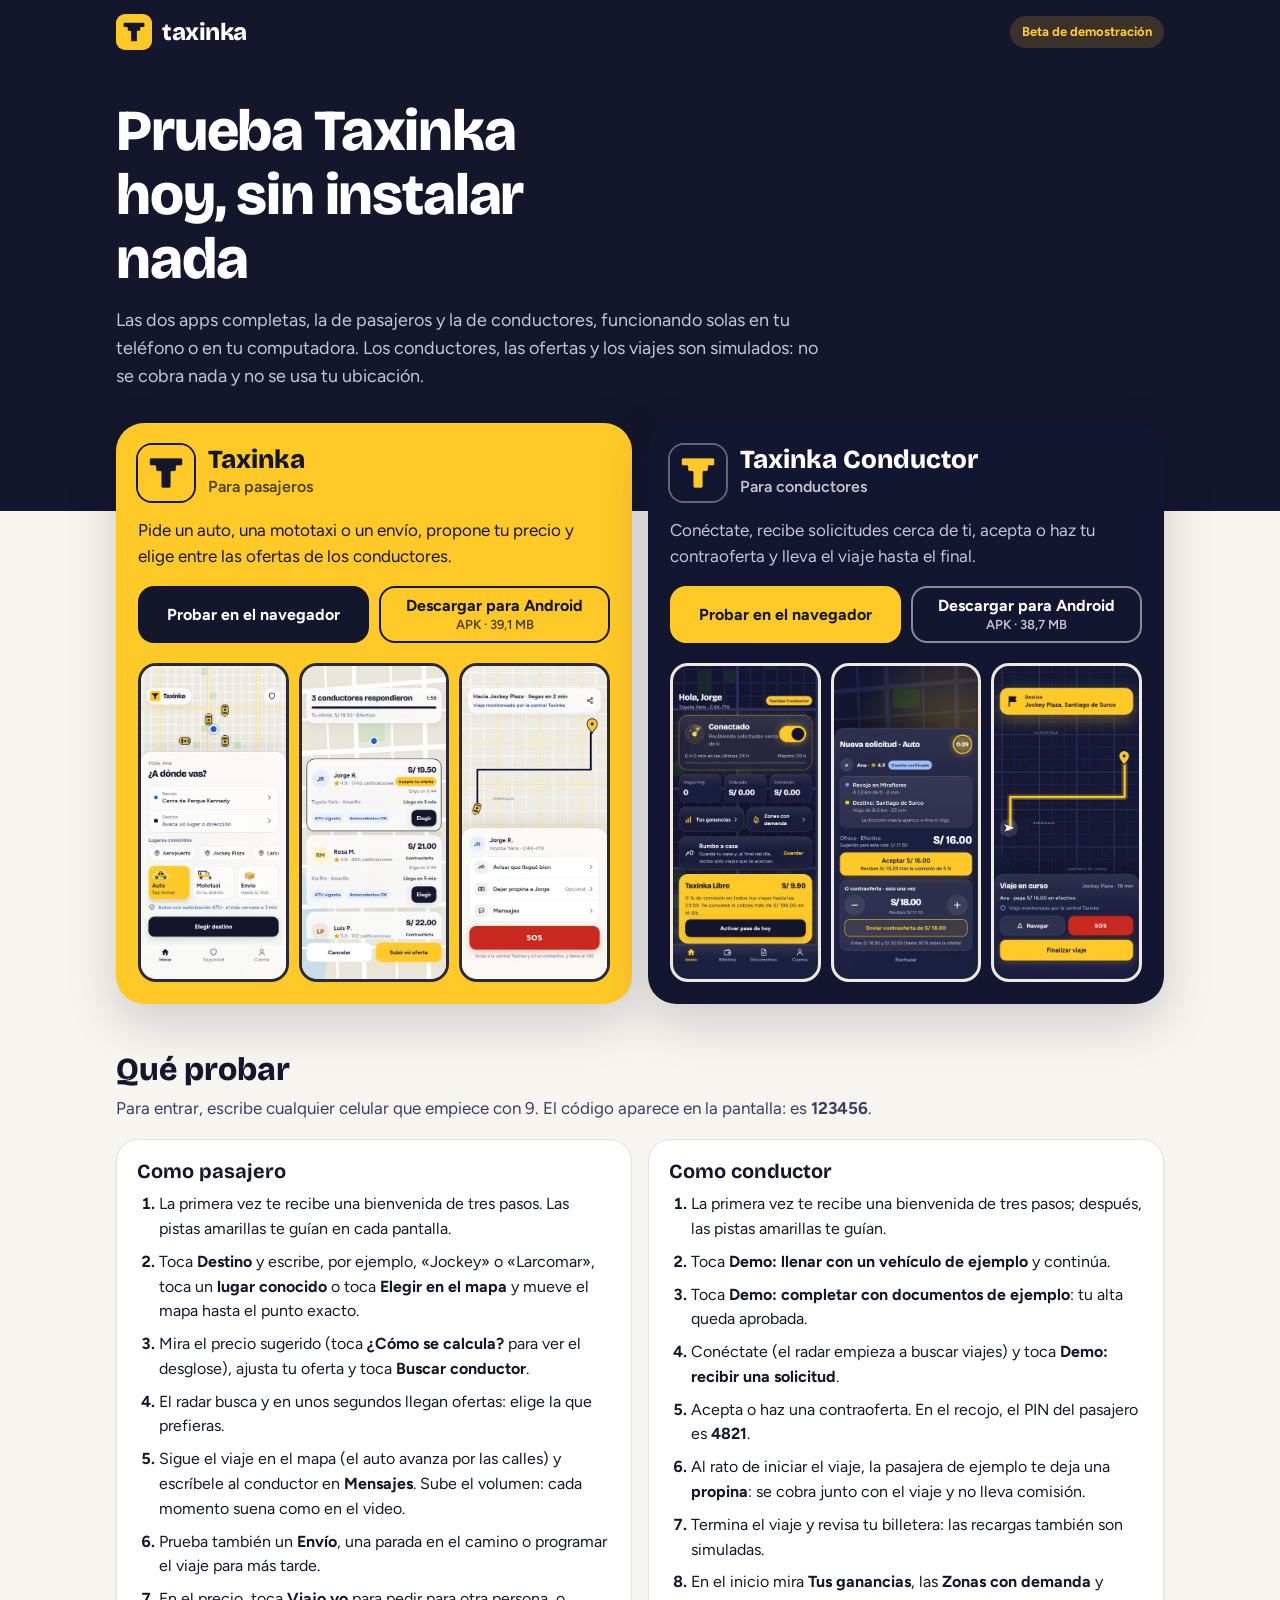
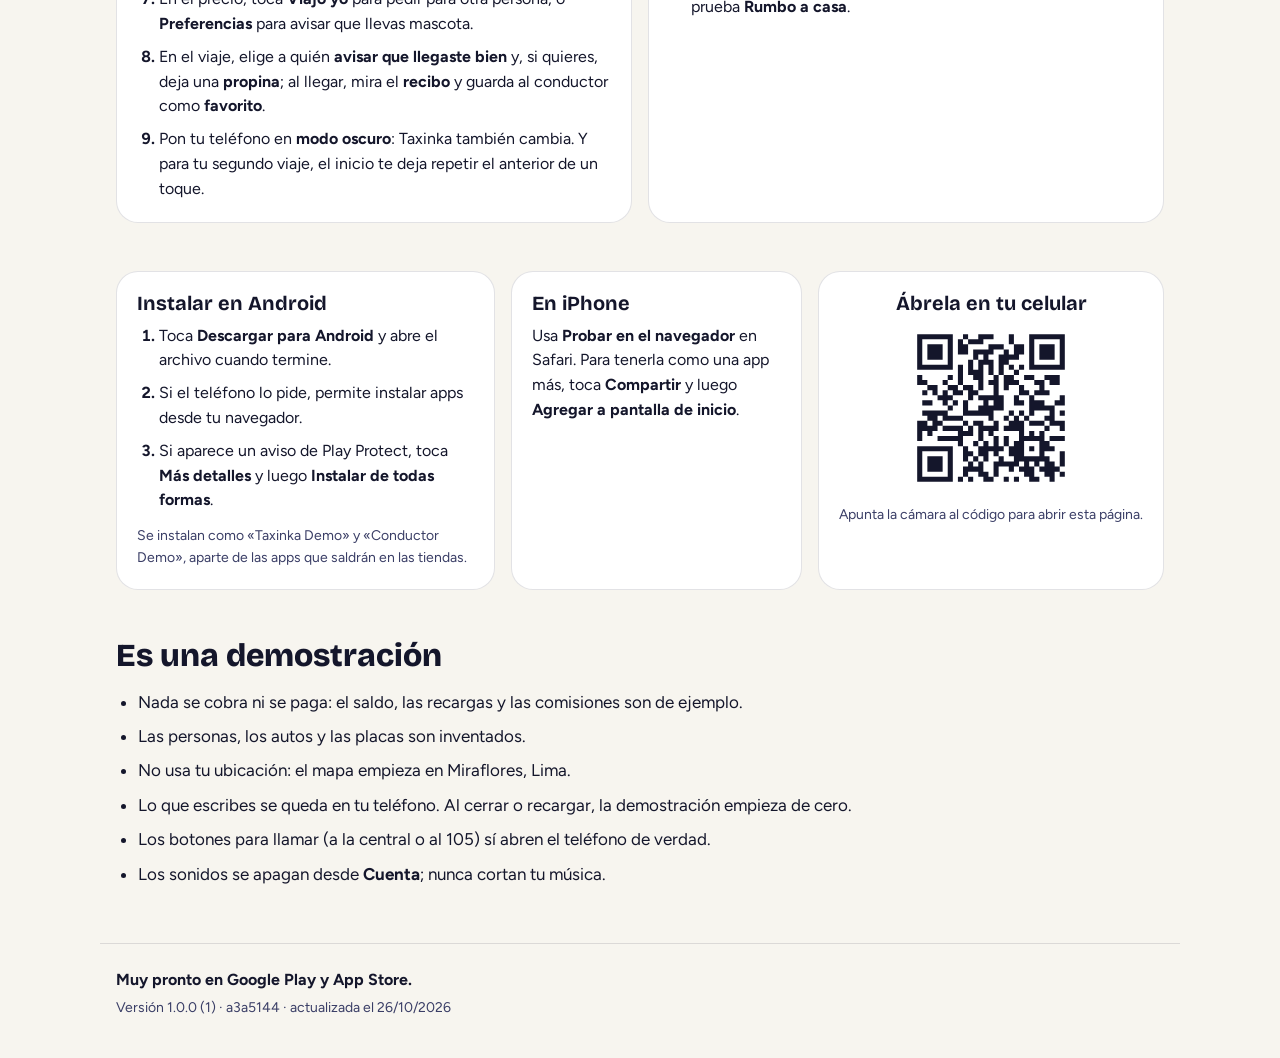
==== index.html @ a9314ba1 "Beta de demostración (a3a5144)" ====
<!DOCTYPE html>
<html lang="es-PE">
<head>
  <meta charset="utf-8">
  <meta name="viewport" content="width=device-width, initial-scale=1">
  <meta name="robots" content="noindex, nofollow">
  <meta http-equiv="Content-Security-Policy" content="default-src 'none'; style-src 'self'; img-src 'self' data:; font-src 'self'; base-uri 'none'; form-action 'none'">
  <meta name="referrer" content="no-referrer">
  <meta name="theme-color" content="#14162B">
  <meta name="description" content="Prueba Taxinka en el navegador o instálala en Android. Es una demostración sin servidor: los viajes son simulados y no se cobra nada.">
  <title>Taxinka · beta de demostración</title>
  <link rel="icon" type="image/png" href="favicon.png">
  <link rel="apple-touch-icon" href="pasajero/icons/Icon-192.png">
  <link rel="stylesheet" href="beta.css">
</head>
<body>
  <header class="top">
    <div class="wrap top-inner">
      <span class="brand">
        <span class="badge" aria-hidden="true">
          <svg viewBox="0 0 512 512"><path fill="#14162B" d="M51.2 89.6 A17.92 17.92 0 0 1 69.12 71.68 L442.88 71.68 A17.92 17.92 0 0 1 460.8 89.6 L460.8 140.8 A17.92 17.92 0 0 1 442.88 158.72 L396.8 158.72 A17.92 17.92 0 0 0 378.88 176.64 L378.88 212.48 A17.92 17.92 0 0 1 360.96 230.4 L330.24 230.4 A17.92 17.92 0 0 0 312.32 248.32 L312.32 422.4 A17.92 17.92 0 0 1 294.4 440.32 L217.6 440.32 A17.92 17.92 0 0 1 199.68 422.4 L199.68 248.32 A17.92 17.92 0 0 0 181.76 230.4 L151.04 230.4 A17.92 17.92 0 0 1 133.12 212.48 L133.12 176.64 A17.92 17.92 0 0 0 115.2 158.72 L69.12 158.72 A17.92 17.92 0 0 1 51.2 140.8 Z"/></svg>
        </span>
        <span class="word">taxinka</span>
      </span>
      <span class="chip">Beta de demostración</span>
    </div>
  </header>

  <main>
    <section class="hero">
      <div class="wrap">
        <h1>Prueba Taxinka hoy, sin instalar nada</h1>
        <p class="lead">Las dos apps completas, la de pasajeros y la de conductores, funcionando solas en tu teléfono o en tu computadora. Los conductores, las ofertas y los viajes son simulados: no se cobra nada y no se usa tu ubicación.</p>
      </div>
    </section>

    <section class="wrap apps" aria-label="Las apps">
      <article class="app app-pasajero">
        <div class="app-head">
          <img src="pasajero/icons/Icon-192.png" alt="" width="56" height="56">
          <div>
            <h2>Taxinka</h2>
            <p>Para pasajeros</p>
          </div>
        </div>
        <p class="app-text">Pide un auto, una mototaxi o un envío, propone tu precio y elige entre las ofertas de los conductores.</p>
        <div class="actions">
          <a class="btn btn-ink" href="pasajero/">Probar en el navegador</a>
          <a class="btn btn-line" href="descargas/taxinka-pasajero-demo.apk" download>Descargar para Android <small>APK · 39,1 MB</small></a>
        </div>
        <div class="shots">
          <img src="img/pasajero-1.webp" alt="Inicio: ¿a dónde vas?, con autos cerca en el mapa" width="180" height="390" loading="lazy">
          <img src="img/pasajero-2.webp" alt="Ofertas de tres conductores para elegir" width="180" height="390" loading="lazy">
          <img src="img/pasajero-3.webp" alt="Viaje en camino con el botón SOS" width="180" height="390" loading="lazy">
        </div>
      </article>

      <article class="app app-conductor">
        <div class="app-head">
          <img src="conductor/icons/Icon-192.png" alt="" width="56" height="56">
          <div>
            <h2>Taxinka Conductor</h2>
            <p>Para conductores</p>
          </div>
        </div>
        <p class="app-text">Conéctate, recibe solicitudes cerca de ti, acepta o haz tu contraoferta y lleva el viaje hasta el final.</p>
        <div class="actions">
          <a class="btn btn-yellow" href="conductor/">Probar en el navegador</a>
          <a class="btn btn-line-light" href="descargas/taxinka-conductor-demo.apk" download>Descargar para Android <small>APK · 38,7 MB</small></a>
        </div>
        <div class="shots">
          <img src="img/conductor-1.webp" alt="Inicio del conductor conectado, con su billetera" width="180" height="390" loading="lazy">
          <img src="img/conductor-2.webp" alt="Nueva solicitud con el precio ofrecido y la contraoferta" width="180" height="390" loading="lazy">
          <img src="img/conductor-3.webp" alt="Viaje en curso con la ruta al destino" width="180" height="390" loading="lazy">
        </div>
      </article>
    </section>

    <section class="wrap guide">
      <h2>Qué probar</h2>
      <p class="muted">Para entrar, escribe cualquier celular que empiece con 9. El código aparece en la pantalla: es <strong>123456</strong>.</p>
      <div class="cols">
        <div class="card">
          <h3>Como pasajero</h3>
          <ol>
            <li>La primera vez te recibe una bienvenida de tres pasos. Las pistas amarillas te guían en cada pantalla.</li>
            <li>Toca <b>Destino</b> y escribe, por ejemplo, «Jockey» o «Larcomar», toca un <b>lugar conocido</b> o toca <b>Elegir en el mapa</b> y mueve el mapa hasta el punto exacto.</li>
            <li>Mira el precio sugerido (toca <b>¿Cómo se calcula?</b> para ver el desglose), ajusta tu oferta y toca <b>Buscar conductor</b>.</li>
            <li>El radar busca y en unos segundos llegan ofertas: elige la que prefieras.</li>
            <li>Sigue el viaje en el mapa (el auto avanza por las calles) y escríbele al conductor en <b>Mensajes</b>. Sube el volumen: cada momento suena como en el video.</li>
            <li>Prueba también un <b>Envío</b>, una parada en el camino o programar el viaje para más tarde.</li>
            <li>En el precio, toca <b>Viajo yo</b> para pedir para otra persona, o <b>Preferencias</b> para avisar que llevas mascota.</li>
            <li>En el viaje, elige a quién <b>avisar que llegaste bien</b> y, si quieres, deja una <b>propina</b>; al llegar, mira el <b>recibo</b> y guarda al conductor como <b>favorito</b>.</li>
            <li>Pon tu teléfono en <b>modo oscuro</b>: Taxinka también cambia. Y para tu segundo viaje, el inicio te deja repetir el anterior de un toque.</li>
          </ol>
        </div>
        <div class="card">
          <h3>Como conductor</h3>
          <ol>
            <li>La primera vez te recibe una bienvenida de tres pasos; después, las pistas amarillas te guían.</li>
            <li>Toca <b>Demo: llenar con un vehículo de ejemplo</b> y continúa.</li>
            <li>Toca <b>Demo: completar con documentos de ejemplo</b>: tu alta queda aprobada.</li>
            <li>Conéctate (el radar empieza a buscar viajes) y toca <b>Demo: recibir una solicitud</b>.</li>
            <li>Acepta o haz una contraoferta. En el recojo, el PIN del pasajero es <strong>4821</strong>.</li>
            <li>Al rato de iniciar el viaje, la pasajera de ejemplo te deja una <b>propina</b>: se cobra junto con el viaje y no lleva comisión.</li>
            <li>Termina el viaje y revisa tu billetera: las recargas también son simuladas.</li>
            <li>En el inicio mira <b>Tus ganancias</b>, las <b>Zonas con demanda</b> y prueba <b>Rumbo a casa</b>.</li>
          </ol>
        </div>
      </div>
    </section>

    <section class="wrap install">
      <div class="card">
        <h3>Instalar en Android</h3>
        <ol>
          <li>Toca <b>Descargar para Android</b> y abre el archivo cuando termine.</li>
          <li>Si el teléfono lo pide, permite instalar apps desde tu navegador.</li>
          <li>Si aparece un aviso de Play Protect, toca <b>Más detalles</b> y luego <b>Instalar de todas formas</b>.</li>
        </ol>
        <p class="muted small">Se instalan como «Taxinka Demo» y «Conductor Demo», aparte de las apps que saldrán en las tiendas.</p>
      </div>
      <div class="card">
        <h3>En iPhone</h3>
        <p>Usa <b>Probar en el navegador</b> en Safari. Para tenerla como una app más, toca <b>Compartir</b> y luego <b>Agregar a pantalla de inicio</b>.</p>
      </div>
      <div class="card qr">
        <h3>Ábrela en tu celular</h3>
        <svg role="img" aria-label="Código QR de esta página" viewBox="0 0 33 33" class="segno"><title>Código QR de esta página</title><path fill="#fff" d="M0 0h33v33h-33z"/><path class="qrline" stroke="#14162b" d="M2 2.5h7m2 0h1m2 0h3m3 0h1m3 0h7m-29 1h1m5 0h1m1 0h1m1 0h3m5 0h1m3 0h1m5 0h1m-29 1h1m1 0h3m1 0h1m1 0h2m4 0h3m2 0h2m1 0h1m1 0h3m1 0h1m-29 1h1m1 0h3m1 0h1m1 0h2m1 0h4m2 0h1m1 0h2m1 0h1m1 0h3m1 0h1m-29 1h1m1 0h3m1 0h1m4 0h1m1 0h1m2 0h4m2 0h1m1 0h3m1 0h1m-29 1h1m5 0h1m3 0h1m1 0h3m1 0h2m4 0h1m5 0h1m-29 1h7m1 0h1m1 0h1m1 0h1m1 0h1m1 0h1m1 0h1m1 0h1m1 0h7m-21 1h1m1 0h3m1 0h1m1 0h1m2 0h1m-20 1h1m5 0h1m1 0h1m2 0h2m2 0h1m1 0h2m2 0h2m2 0h3m-28 1h2m3 0h1m2 0h1m3 0h1m1 0h2m1 0h3m3 0h2m1 0h2m-26 1h2m2 0h2m1 0h2m1 0h1m2 0h1m1 0h1m2 0h1m3 0h1m-24 1h1m1 0h1m1 0h1m1 0h2m1 0h2m3 0h1m4 0h2m1 0h3m-22 1h3m3 0h1m1 0h5m2 0h1m2 0h1m5 0h1m-28 1h2m2 0h1m1 0h1m1 0h1m3 0h1m1 0h2m2 0h2m1 0h3m2 0h2m-23 1h1m2 0h1m2 0h5m5 0h5m-26 1h5m3 0h6m3 0h1m1 0h1m1 0h1m3 0h1m1 0h1m-27 1h2m1 0h4m5 0h1m2 0h1m1 0h1m1 0h1m3 0h2m-27 1h2m1 0h2m4 0h1m1 0h2m2 0h1m2 0h3m1 0h3m1 0h3m-29 1h4m1 0h4m1 0h1m1 0h4m1 0h4m4 0h1m2 0h1m-29 1h1m1 0h1m5 0h3m1 0h1m1 0h1m5 0h1m1 0h1m1 0h1m-25 1h1m3 0h5m3 0h1m2 0h1m1 0h1m2 0h5m1 0h3m-21 1h1m2 0h1m1 0h1m1 0h1m1 0h1m1 0h2m3 0h2m-26 1h7m2 0h1m2 0h5m1 0h3m1 0h1m1 0h3m-27 1h1m5 0h1m2 0h2m1 0h2m1 0h1m2 0h3m3 0h1m3 0h1m-29 1h1m1 0h3m1 0h1m2 0h1m1 0h1m1 0h1m2 0h1m2 0h7m2 0h1m-29 1h1m1 0h3m1 0h1m3 0h1m1 0h1m2 0h5m1 0h1m1 0h1m1 0h2m1 0h1m-29 1h1m1 0h3m1 0h1m2 0h4m2 0h1m2 0h1m1 0h3m1 0h4m-28 1h1m5 0h1m2 0h1m2 0h2m1 0h1m5 0h2m2 0h2m1 0h1m-29 1h7m1 0h1m1 0h1m2 0h2m2 0h1m1 0h1m2 0h2m2 0h1"/></svg>
        <p class="muted small">Apunta la cámara al código para abrir esta página.</p>
      </div>
    </section>

    <section class="wrap facts">
      <h2>Es una demostración</h2>
      <ul>
        <li>Nada se cobra ni se paga: el saldo, las recargas y las comisiones son de ejemplo.</li>
        <li>Las personas, los autos y las placas son inventados.</li>
        <li>No usa tu ubicación: el mapa empieza en Miraflores, Lima.</li>
        <li>Lo que escribes se queda en tu teléfono. Al cerrar o recargar, la demostración empieza de cero.</li>
        <li>Los botones para llamar (a la central o al 105) sí abren el teléfono de verdad.</li>
        <li>Los sonidos se apagan desde <b>Cuenta</b>; nunca cortan tu música.</li>
      </ul>
    </section>

  </main>

  <footer class="wrap foot">
    <p><strong>Muy pronto en Google Play y App Store.</strong></p>
    <p class="muted small">Versión 1.0.0 (1) · a3a5144 · actualizada el 26/10/2026</p>
  </footer>
</body>
</html>
---- beta.css ----
/* Página de la beta de demostración. Colores y letras de la marca (taxinka_ui). */

@font-face {
  font-family: 'Bricolage Grotesque';
  src: url('fonts/BricolageGrotesque-Variable.ttf') format('truetype');
  font-weight: 200 800;
  font-display: swap;
}

@font-face {
  font-family: 'Figtree';
  src: url('fonts/Figtree-Variable.ttf') format('truetype');
  font-weight: 300 900;
  font-display: swap;
}

:root {
  color-scheme: light;
  --ink: #14162b;
  --ink-2: #3a3e66;
  --paper: #f7f5ef;
  --sand: #e9e5da;
  --yellow: #ffc928;
  --night: #131630;
  --night-2: #1d2147;
  --night-text: #c3c6da;
  --line: rgba(20, 22, 43, 0.12);
  --display: 'Bricolage Grotesque', system-ui, sans-serif;
  --body: 'Figtree', system-ui, -apple-system, 'Segoe UI', sans-serif;
}

* {
  box-sizing: border-box;
}

body {
  margin: 0;
  background: var(--paper);
  color: var(--ink);
  font: 16px/1.55 var(--body);
  -webkit-text-size-adjust: 100%;
}

.wrap {
  width: 100%;
  max-width: 1080px;
  margin: 0 auto;
  padding: 0 16px;
}

h1,
h2,
h3 {
  font-family: var(--display);
  line-height: 1.1;
  margin: 0;
}

h1 {
  font-size: clamp(34px, 7vw, 58px);
  font-weight: 800;
  letter-spacing: -0.02em;
  max-width: 14ch;
}

h2 {
  font-size: clamp(24px, 4vw, 32px);
  font-weight: 800;
}

h3 {
  font-size: 20px;
  font-weight: 700;
  margin-bottom: 10px;
}

p {
  margin: 0;
}

.muted {
  color: var(--ink-2);
}

.small {
  font-size: 14px;
}

/* Barra superior */

.top {
  background: var(--ink);
  color: #fff;
}

.top-inner {
  display: flex;
  align-items: center;
  justify-content: space-between;
  gap: 12px;
  min-height: 64px;
}

.brand {
  display: flex;
  align-items: center;
  gap: 10px;
}

.badge {
  width: 36px;
  height: 36px;
  border-radius: 9px;
  background: var(--yellow);
  display: grid;
  place-items: center;
}

.badge svg {
  width: 26px;
  height: 26px;
}

.word {
  font: 800 24px/1 var(--display);
  letter-spacing: -0.02em;
}

.chip {
  font-size: 13px;
  font-weight: 700;
  padding: 6px 12px;
  border-radius: 999px;
  background: rgba(255, 201, 40, 0.16);
  color: var(--yellow);
  white-space: nowrap;
}

/* Portada */

.hero {
  background: var(--ink);
  color: #fff;
  padding: 36px 0 120px;
}

.lead {
  margin-top: 16px;
  max-width: 60ch;
  font-size: 18px;
  color: var(--night-text);
}

/* Las dos apps */

.apps {
  display: grid;
  grid-template-columns: minmax(0, 1fr);
  gap: 16px;
  margin-top: -88px;
}

@media (min-width: 860px) {
  .apps {
    grid-template-columns: repeat(2, minmax(0, 1fr));
  }
}

.app {
  border-radius: 28px;
  padding: 22px;
  display: flex;
  flex-direction: column;
  gap: 16px;
  box-shadow: 0 18px 50px rgba(20, 22, 43, 0.18);
  overflow: hidden;
}

.app-pasajero {
  background: var(--yellow);
  color: var(--ink);
}

.app-conductor {
  background: var(--night);
  color: #fff;
}

.app-head {
  display: flex;
  align-items: center;
  gap: 14px;
}

/* El ícono tiene el mismo fondo que su tarjeta: un borde lo separa. */
.app-head img {
  border-radius: 14px;
  flex: none;
  box-shadow: 0 0 0 2px var(--ink);
}

.app-conductor .app-head img {
  box-shadow: 0 0 0 2px rgba(255, 255, 255, 0.35);
}

.app-head h2 {
  font-size: 26px;
}

.app-head p {
  font-weight: 600;
  opacity: 0.75;
}

.app-text {
  font-size: 17px;
  max-width: 46ch;
}

.app-conductor .app-text {
  color: var(--night-text);
}

.actions {
  display: flex;
  flex-wrap: wrap;
  gap: 10px;
}

.btn {
  display: inline-flex;
  flex-direction: column;
  justify-content: center;
  align-items: center;
  min-height: 54px;
  padding: 8px 22px;
  border-radius: 16px;
  font: 700 16px/1.2 var(--body);
  text-decoration: none;
  text-align: center;
  flex: 1 1 220px;
}

.btn small {
  font-size: 13px;
  font-weight: 600;
  opacity: 0.75;
  margin-top: 2px;
}

.btn:focus-visible {
  outline: 3px solid var(--ink-2);
  outline-offset: 3px;
}

.btn-ink {
  background: var(--ink);
  color: #fff;
}

.btn-yellow {
  background: var(--yellow);
  color: var(--ink);
}

.btn-line {
  border: 2px solid var(--ink);
  color: var(--ink);
}

.btn-line-light {
  border: 2px solid rgba(255, 255, 255, 0.5);
  color: #fff;
}

.app-conductor .btn:focus-visible {
  outline-color: var(--yellow);
}

.shots {
  display: grid;
  grid-template-columns: repeat(3, minmax(0, 1fr));
  gap: 10px;
  margin-top: 4px;
}

.shots img {
  width: 100%;
  height: auto;
  border-radius: 18px;
  border: 3px solid rgba(20, 22, 43, 0.9);
  background: var(--sand);
}

.app-conductor .shots img {
  border-color: rgba(255, 255, 255, 0.18);
}

/* Guía */

.guide,
.install,
.facts,
.feedback {
  margin-top: 48px;
}

.guide > .muted {
  margin-top: 8px;
  font-size: 17px;
}

.cols {
  display: grid;
  grid-template-columns: minmax(0, 1fr);
  gap: 16px;
  margin-top: 18px;
}

@media (min-width: 760px) {
  .cols {
    grid-template-columns: repeat(2, minmax(0, 1fr));
  }
}

.card {
  background: #fff;
  border: 1px solid var(--line);
  border-radius: 22px;
  padding: 20px;
}

ol,
ul {
  margin: 0;
  padding-left: 22px;
}

li + li {
  margin-top: 8px;
}

li::marker {
  font-weight: 700;
}

.install {
  display: grid;
  grid-template-columns: minmax(0, 1fr);
  gap: 16px;
}

@media (min-width: 860px) {
  .install {
    grid-template-columns: 1.3fr 1fr auto;
  }
}

.install .small {
  margin-top: 12px;
}

/* El QR solo sirve en una computadora: en el celular ya estás aquí. */
.qr {
  display: none;
  text-align: center;
}

@media (min-width: 860px) and (hover: hover) {
  .qr {
    display: block;
  }
}

.qr svg {
  width: 168px;
  height: 168px;
  display: block;
  margin: 4px auto 8px;
}

.facts ul {
  margin-top: 16px;
  font-size: 17px;
}

.feedback {
  display: flex;
}

.feedback .btn {
  flex: 0 1 360px;
}

.foot {
  margin-top: 56px;
  padding-top: 24px;
  padding-bottom: 40px;
  border-top: 1px solid var(--line);
  display: grid;
  gap: 4px;
}
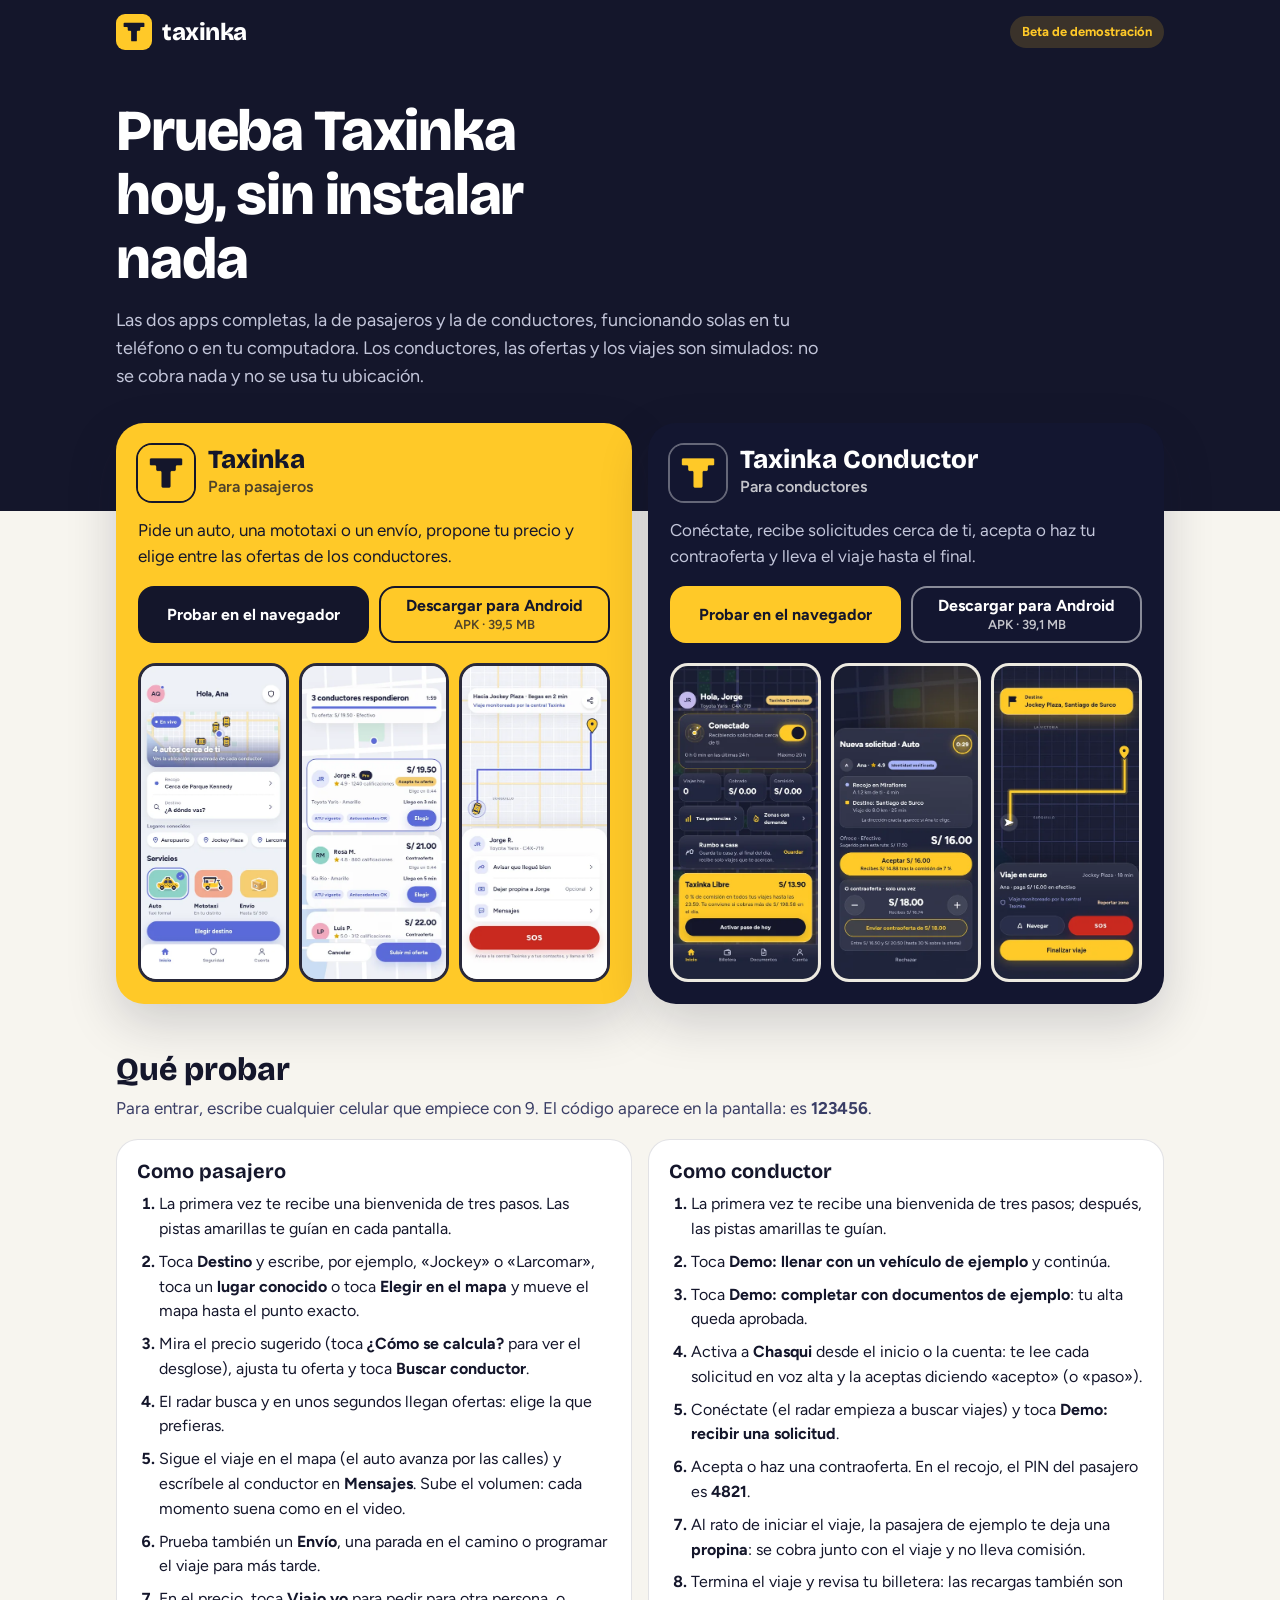
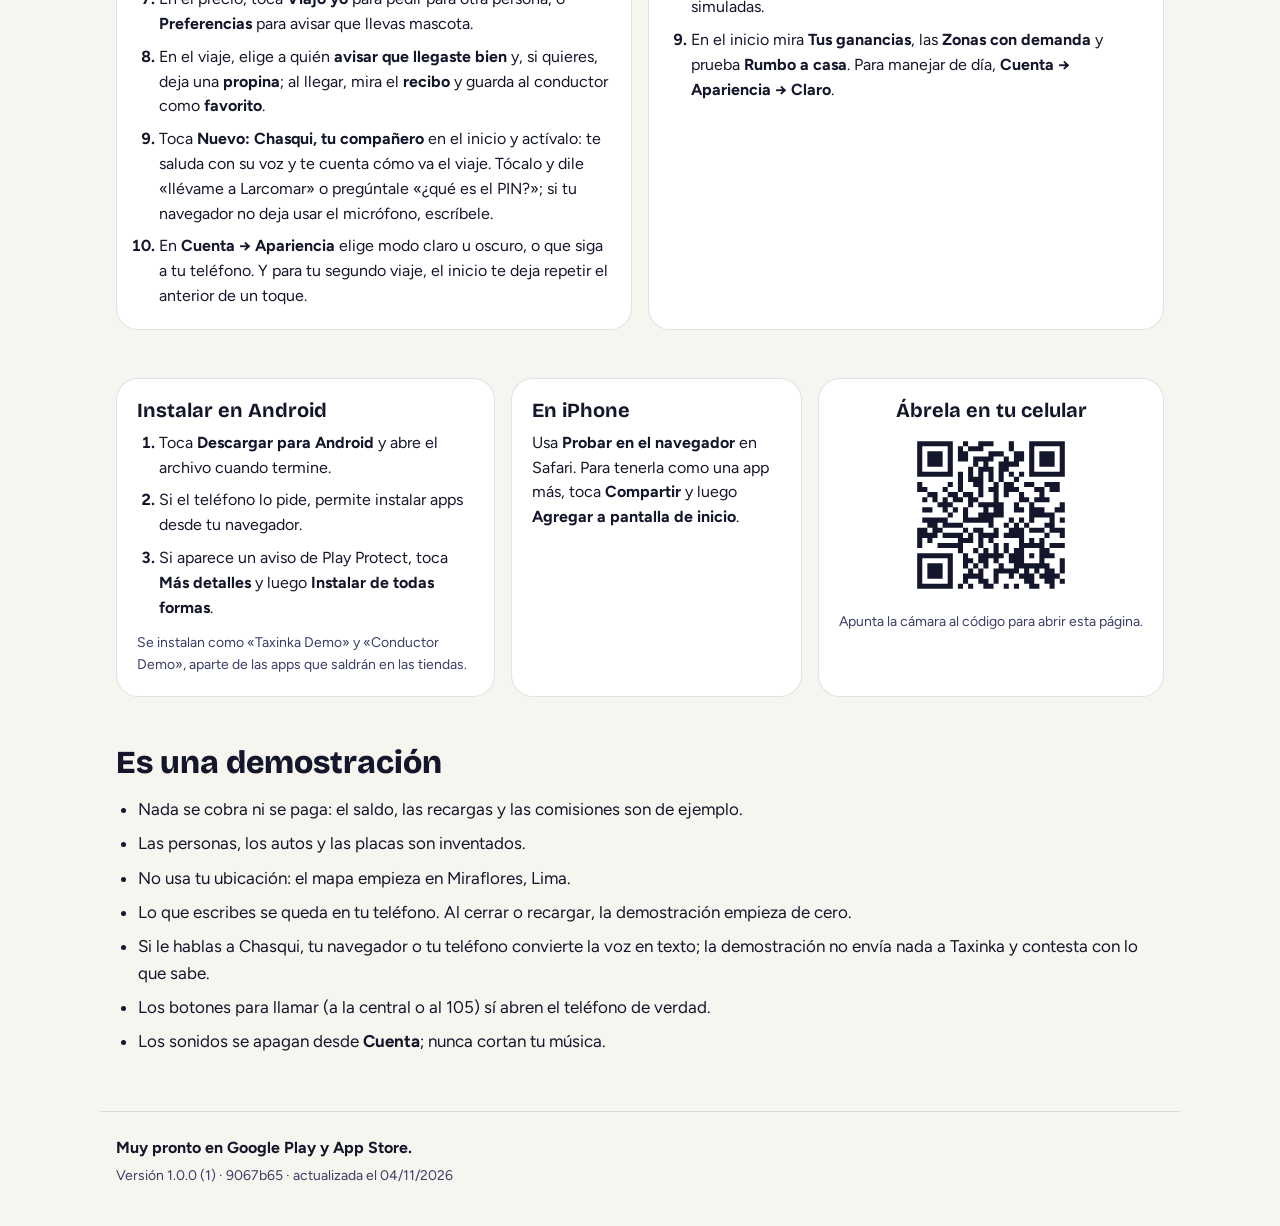
==== commit 59c973fc: "Beta de demostración (9067b65)" ====
--- a/index.html
+++ b/index.html
@@ -46,7 +46,7 @@
         <p class="app-text">Pide un auto, una mototaxi o un envío, propone tu precio y elige entre las ofertas de los conductores.</p>
         <div class="actions">
           <a class="btn btn-ink" href="pasajero/">Probar en el navegador</a>
-          <a class="btn btn-line" href="descargas/taxinka-pasajero-demo.apk" download>Descargar para Android <small>APK · 39,1 MB</small></a>
+          <a class="btn btn-line" href="descargas/taxinka-pasajero-demo.apk" download>Descargar para Android <small>APK · 39,5 MB</small></a>
         </div>
         <div class="shots">
           <img src="img/pasajero-1.webp" alt="Inicio: ¿a dónde vas?, con autos cerca en el mapa" width="180" height="390" loading="lazy">
@@ -66,7 +66,7 @@
         <p class="app-text">Conéctate, recibe solicitudes cerca de ti, acepta o haz tu contraoferta y lleva el viaje hasta el final.</p>
         <div class="actions">
           <a class="btn btn-yellow" href="conductor/">Probar en el navegador</a>
-          <a class="btn btn-line-light" href="descargas/taxinka-conductor-demo.apk" download>Descargar para Android <small>APK · 38,7 MB</small></a>
+          <a class="btn btn-line-light" href="descargas/taxinka-conductor-demo.apk" download>Descargar para Android <small>APK · 39,1 MB</small></a>
         </div>
         <div class="shots">
           <img src="img/conductor-1.webp" alt="Inicio del conductor conectado, con su billetera" width="180" height="390" loading="lazy">
@@ -91,7 +91,8 @@
             <li>Prueba también un <b>Envío</b>, una parada en el camino o programar el viaje para más tarde.</li>
             <li>En el precio, toca <b>Viajo yo</b> para pedir para otra persona, o <b>Preferencias</b> para avisar que llevas mascota.</li>
             <li>En el viaje, elige a quién <b>avisar que llegaste bien</b> y, si quieres, deja una <b>propina</b>; al llegar, mira el <b>recibo</b> y guarda al conductor como <b>favorito</b>.</li>
-            <li>Pon tu teléfono en <b>modo oscuro</b>: Taxinka también cambia. Y para tu segundo viaje, el inicio te deja repetir el anterior de un toque.</li>
+            <li>Toca <b>Nuevo: Chasqui, tu compañero</b> en el inicio y actívalo: te saluda con su voz y te cuenta cómo va el viaje. Tócalo y dile «llévame a Larcomar» o pregúntale «¿qué es el PIN?»; si tu navegador no deja usar el micrófono, escríbele.</li>
+            <li>En <b>Cuenta → Apariencia</b> elige modo claro u oscuro, o que siga a tu teléfono. Y para tu segundo viaje, el inicio te deja repetir el anterior de un toque.</li>
           </ol>
         </div>
         <div class="card">
@@ -100,11 +101,12 @@
             <li>La primera vez te recibe una bienvenida de tres pasos; después, las pistas amarillas te guían.</li>
             <li>Toca <b>Demo: llenar con un vehículo de ejemplo</b> y continúa.</li>
             <li>Toca <b>Demo: completar con documentos de ejemplo</b>: tu alta queda aprobada.</li>
+            <li>Activa a <b>Chasqui</b> desde el inicio o la cuenta: te lee cada solicitud en voz alta y la aceptas diciendo «acepto» (o «paso»).</li>
             <li>Conéctate (el radar empieza a buscar viajes) y toca <b>Demo: recibir una solicitud</b>.</li>
             <li>Acepta o haz una contraoferta. En el recojo, el PIN del pasajero es <strong>4821</strong>.</li>
             <li>Al rato de iniciar el viaje, la pasajera de ejemplo te deja una <b>propina</b>: se cobra junto con el viaje y no lleva comisión.</li>
             <li>Termina el viaje y revisa tu billetera: las recargas también son simuladas.</li>
-            <li>En el inicio mira <b>Tus ganancias</b>, las <b>Zonas con demanda</b> y prueba <b>Rumbo a casa</b>.</li>
+            <li>En el inicio mira <b>Tus ganancias</b>, las <b>Zonas con demanda</b> y prueba <b>Rumbo a casa</b>. Para manejar de día, <b>Cuenta → Apariencia → Claro</b>.</li>
           </ol>
         </div>
       </div>
@@ -138,6 +140,7 @@
         <li>Las personas, los autos y las placas son inventados.</li>
         <li>No usa tu ubicación: el mapa empieza en Miraflores, Lima.</li>
         <li>Lo que escribes se queda en tu teléfono. Al cerrar o recargar, la demostración empieza de cero.</li>
+        <li>Si le hablas a Chasqui, tu navegador o tu teléfono convierte la voz en texto; la demostración no envía nada a Taxinka y contesta con lo que sabe.</li>
         <li>Los botones para llamar (a la central o al 105) sí abren el teléfono de verdad.</li>
         <li>Los sonidos se apagan desde <b>Cuenta</b>; nunca cortan tu música.</li>
       </ul>
@@ -147,7 +150,7 @@
 
   <footer class="wrap foot">
     <p><strong>Muy pronto en Google Play y App Store.</strong></p>
-    <p class="muted small">Versión 1.0.0 (1) · a3a5144 · actualizada el 26/10/2026</p>
+    <p class="muted small">Versión 1.0.0 (1) · 9067b65 · actualizada el 04/11/2026</p>
   </footer>
 </body>
 </html>
